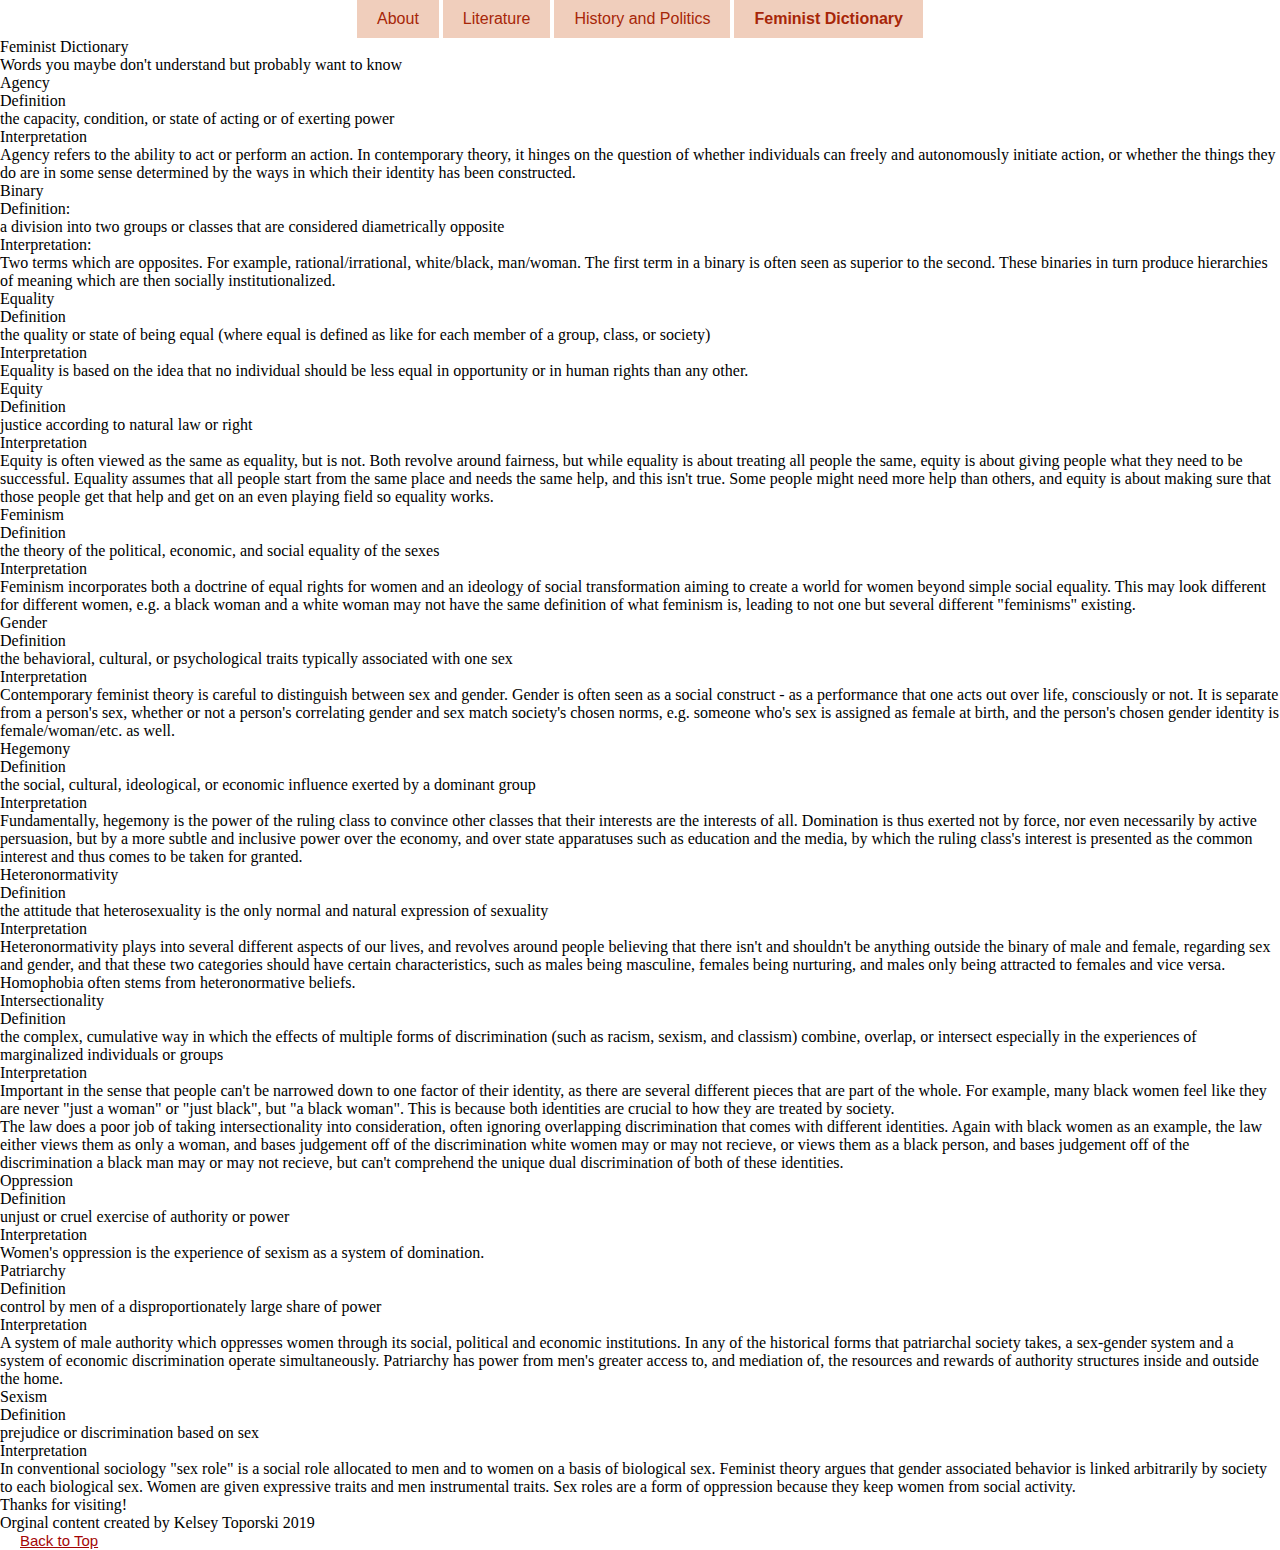
==== femdict.html @ f1829392 "Add files via upload" ====
<!DOCTYPE html>
<html lang="en">
<head>
  <meta charset="UTF-8">

  <meta name="viewport" content="width=device-width, initial-scale=1.0">

  <!-- connects to the stylesheets -->
  <link rel="stylesheet" href="css/reset.css">
  <link rel="stylesheet" href="css/style.css">
  <!-- connect to a Google font -->  
  <!-- connect to a Font Aweseom font -->
  <!-- connect to a favicon -->
  <link rel="icon" href="images/Yellow.png">

  <title>Women's Web - Dictionary</title>
</head>

<body>
  <header>
    <nav>
        <ul>
          <li><a href="index.html">About</a></li>
          <li><a href="literature.html">Literature</a></li>
          <li><a href="history.html">History and Politics</a></li>
          <li><a class="active" href="femdict.html">Feminist Dictionary</a></li>
        </ul>
    </nav>
      <!-- definitions from meriam webster -->
      <!-- interpretations from
            The Dictionary of Feminist Theory - Maggie Humm,
            Key Concepts In Post-Colonial Studies - Ashcroft, Bill, Gareth Griffiths, and Helen Tiffin,
            or myself -->
      <!-- interpretation of equity from https://everydayfeminism.com/2014/09/equality-is-not-enough/ -->

    <h1>Feminist Dictionary</h1>
    Words you maybe don't understand but probably want to know

  </header>

  <main>
  

      <!-- definitions from meriam webster -->
      <!-- interpretations from
            The Dictionary of Feminist Theory - Maggie Humm,
            Key Concepts In Post-Colonial Studies - Ashcroft, Bill, Gareth Griffiths, and Helen Tiffin,
            or myself -->
      <!-- interpretation of equity from https://everydayfeminism.com/2014/09/equality-is-not-enough/ -->

      <dl>
        <dt>Agency</dt>
        <dd>Definition
          <p>
            the capacity, condition, or state of acting or of exerting power
          </p>
        <dd>Interpretation
          <p>
            Agency refers to the ability to act or perform an action. In contemporary theory, it hinges on the question of whether individuals can freely and autonomously initiate action, or whether the things they do are in some sense determined by the ways in which their identity has been constructed.
          </p>

        
        <dt>Binary</dt>
        <dd>Definition:
          <p>
            a division into two groups or classes that are considered diametrically opposite
          </p></dd>
        <dd>Interpretation:
          <p>
            Two terms which are opposites. For example, rational/irrational, white/black, man/woman. The first term in a binary is often seen as superior to the second. These binaries in turn produce hierarchies of meaning which are then socially institutionalized.
          </p></dd>
        
          
        <dt>Equality</dt>
        <dd>Definition
          <p>
            the quality or state of being equal (where equal is defined as like for each member of a group, class, or society)
          </p></dd>
        <dd>Interpretation
          <p>
            Equality is based on the idea that no individual should be less equal in opportunity or in human rights than any other.
          </p></dd>
        
          
        <dt>Equity</dt>
        <dd>Definition
          <p>
            justice according to natural law or right
          </p></dd>
        <dd>Interpretation
          <p>
            Equity is often viewed as the same as equality, but is not. Both revolve around fairness, but while equality is about treating all people the same, equity is about giving people what they need to be successful. Equality assumes that all people start from the same place and needs the same help, and this isn't true. Some people might need more help than others, and equity is about making sure that those people get that help and get on an even playing field so equality works.
          </p></dd>
        
          
        <dt>Feminism</dt>
        <dd>Definition
          <p>
            the theory of the political, economic, and social equality of the sexes
          </p></dd>
        <dd>Interpretation
          <p>
            Feminism incorporates both a doctrine of equal rights for women and an ideology of social transformation aiming to create a world for women beyond simple social equality. This may look different for different women, e.g. a black woman and a white woman may not have the same definition of what feminism is, leading to not one but several different "feminisms" existing.
          </p></dd>
       
          
        <dt>Gender</dt>
        <dd>Definition
          <p>
            the behavioral, cultural, or psychological traits typically associated with one sex
          </p></dd>
        <dd>Interpretation
          <p>
            Contemporary feminist theory is careful to distinguish between sex and gender. Gender is often seen as a social construct - as a performance that one acts out over life, consciously or not. It is separate from a person's sex, whether or not a person's correlating gender and sex match society's chosen norms, e.g. someone who's sex is assigned as female at birth, and the person's chosen gender identity is female/woman/etc. as well.
          </p></dd>
        
          
        <dt>Hegemony</dt>
        <dd>Definition
          <p>
            the social, cultural, ideological, or economic influence exerted by a dominant group
          </p></dd>
        <dd>Interpretation
          <p>
            Fundamentally, hegemony is the power of the ruling class to convince other classes that their interests are the interests of all.  Domination is thus exerted not by force, nor even necessarily by active persuasion, but by a more subtle and inclusive power over the economy, and over state apparatuses such as education and the media, by which the ruling class's interest is presented as the common interest and thus comes to be taken for granted.
          </p></dd>
       
          
        <dt>Heteronormativity</dt>
        <dd>Definition
          <p>
            the attitude that heterosexuality is the only normal and natural expression of sexuality
          </p></dd>
        <dd>Interpretation
          <p>
            Heteronormativity plays into several different aspects of our lives, and revolves around people believing that there isn't and shouldn't be anything outside the binary of male and female, regarding sex and gender, and that these two categories should have certain characteristics, such as males being masculine, females being nurturing, and males only being attracted to females and vice versa. Homophobia often stems from heteronormative beliefs.
          </p></dd>
        
          
        <dt>Intersectionality</dt>
        <dd>Definition
          <p>
            the complex, cumulative way in which the effects of multiple forms of discrimination (such as racism, sexism, and classism) combine, overlap, or intersect especially in the experiences of marginalized individuals or groups
          </p></dd>
        <dd>Interpretation
          <p>
            Important in the sense that people can't be narrowed down to one factor of their identity, as there are several different pieces that are part of the whole. For example, many black women feel like they are never "just a woman" or "just black", but "a black woman". This is because both identities are crucial to how they are treated by society.
          </p>
          <p>
            The law does a poor job of taking intersectionality into consideration, often ignoring overlapping discrimination that comes with different identities. Again with black women as an example, the law either views them as only a woman, and bases judgement off of the discrimination white women may or may not recieve, or views them as a black person, and bases judgement off of the discrimination a black man may or may not recieve, but can't comprehend the unique dual discrimination of both of these identities.
          </p></dd>
           
          
        <dt>Oppression</dt>
        <dd>Definition
          <p>
            unjust or cruel exercise of authority or power
          </p></dd>
        <dd>Interpretation
          <p>
            Women's oppression is the experience of sexism as a system of domination.
          </p></dd>
       
          
        <dt>Patriarchy</dt>
        <dd>Definition
          <p>
            control by men of a disproportionately large share of power
          </p></dd>
        <dd>Interpretation
          <p>
            A system of male authority which oppresses women through its social, political and economic institutions. In any of the historical forms that patriarchal society takes, a sex-gender system and a system of economic discrimination operate simultaneously. Patriarchy has power from men's greater access to, and mediation of, the resources and rewards of authority structures inside and outside the home.
          </p></dd>
             
          
        <dt>Sexism</dt>
        <dd>Definition
          <p>
            prejudice or discrimination based on sex
          </p></dd>
        <dd>Interpretation
          <p>
            In conventional sociology "sex role" is a social role allocated to men and to women on a basis of biological sex. Feminist theory argues that gender associated behavior is linked arbitrarily by society to each biological sex. Women are given expressive traits and men instrumental traits. Sex roles are a form of oppression because they keep women from social activity.
          </p></dd>
      </dl>

    </main>

    <footer>
      <p class="thanks">
        Thanks for visiting! <i class="far fa-grin"></i>
      </p>
      <p>Orginal content created by Kelsey Toporski 2019</p>

      <a href="#top" class="tops">Back to Top</a>
    </footer>

</body>
</html>
---- css/style.css ----
h1.literature{
    font-family: 'Century Gothic', 'Futura', Arial, serif;
    padding: 20px;
    font-size: 400%;
    color: #EA9010;
    margin: 5px;
    text-align: center;
}

h1.history {
    font-family: 'Century Gothic', 'Futura', Arial, serif;
    padding: 20px;
    font-size: 400%;
    color: #EA9010;
    margin: 5px;
    text-align: center;
}

h1.literature::before{
    content: url('../images/Red.png');
    padding: 10px;
}

h1.literature::after{
    content: url('../images/Red.png');
    padding: 10px;
}


body.literature{
    background-color:rgb(240, 206, 188);
    color: #37423D;
    font-family: Arial, Helvetica, sans-serif;
}

body nav ul{
    text-align: center;
}

body.literature p{
    color: #37423D;
    font-family: Arial, Helvetica, sans-serif;
    padding: 10px 80px;
    font-size: 18px;
}

body nav ul li{
    display: inline-block;
    font-family: 'Century Gothic','Futura',Arial,serif;
    padding: 10px 20px;
    background-color: rgb(240, 206, 188);
    position: sticky;
    top: 0;
}

body nav ul li a{
    color: #A72608;
    text-decoration: none;
}

body nav ul li a.active {
    color: #A72608;
    font-weight: bold;
}

body nav ul li a:hover{
    color: #216996;
    border-bottom: 3px dotted #EA9010;
}


body.literature h2{
    font-family: 'Century Gothic','Futura',Arial,serif;
    padding: 15px 10px;
    font-size: 24px;
    margin: 5px;
    text-align: center;
    color: #A40606;
    font-style: italic;
}

body.literature img{
    display: block;
    margin: 10px 40px;
    border: 10px dotted #EA9010;
    width: 300px;
    float: right;
    border-radius: 50%;
    padding: 10px;
}

body.literature .terf{
    display: none;
}

body.literature ul{
    list-style: disc inside;
    list-style-image: url(../images/Blue.png);
    line-height: 1.5;
    padding: 10px 60px;
    font-size: 18px;
    font-style: italic;
    color: #216996
}

.author_sub{
    font-size: 20px;
    padding: 20px 40px 10px;
    color: #A40606;
    font-family: 'Century Gothic','Futura',Arial,serif;
}

body.literature footer p{
    font-size: 15px;
    color: #A40606;
    line-height: .5;

}

body.history{
    background-color: rgb(188, 222, 203);
    color: #37423D;
    font-family: Arial, Helvetica, sans-serif;
}


a.tops{
    font-size: 15px;
    color: #A40606;
    font-family: Arial, Helvetica, sans-serif;
    margin:20px;
}

a.tops:hover{
    margin: 20px;
    color: #216996;
    border-bottom: 3px dotted #EA9010;
    font-family: Arial, Helvetica, sans-serif;
}

.skip{
    position: absolute;
    transform: translateY(-100%);
}

.skip:focus{
    position: absolute;
    transform: translateY(0%)
}
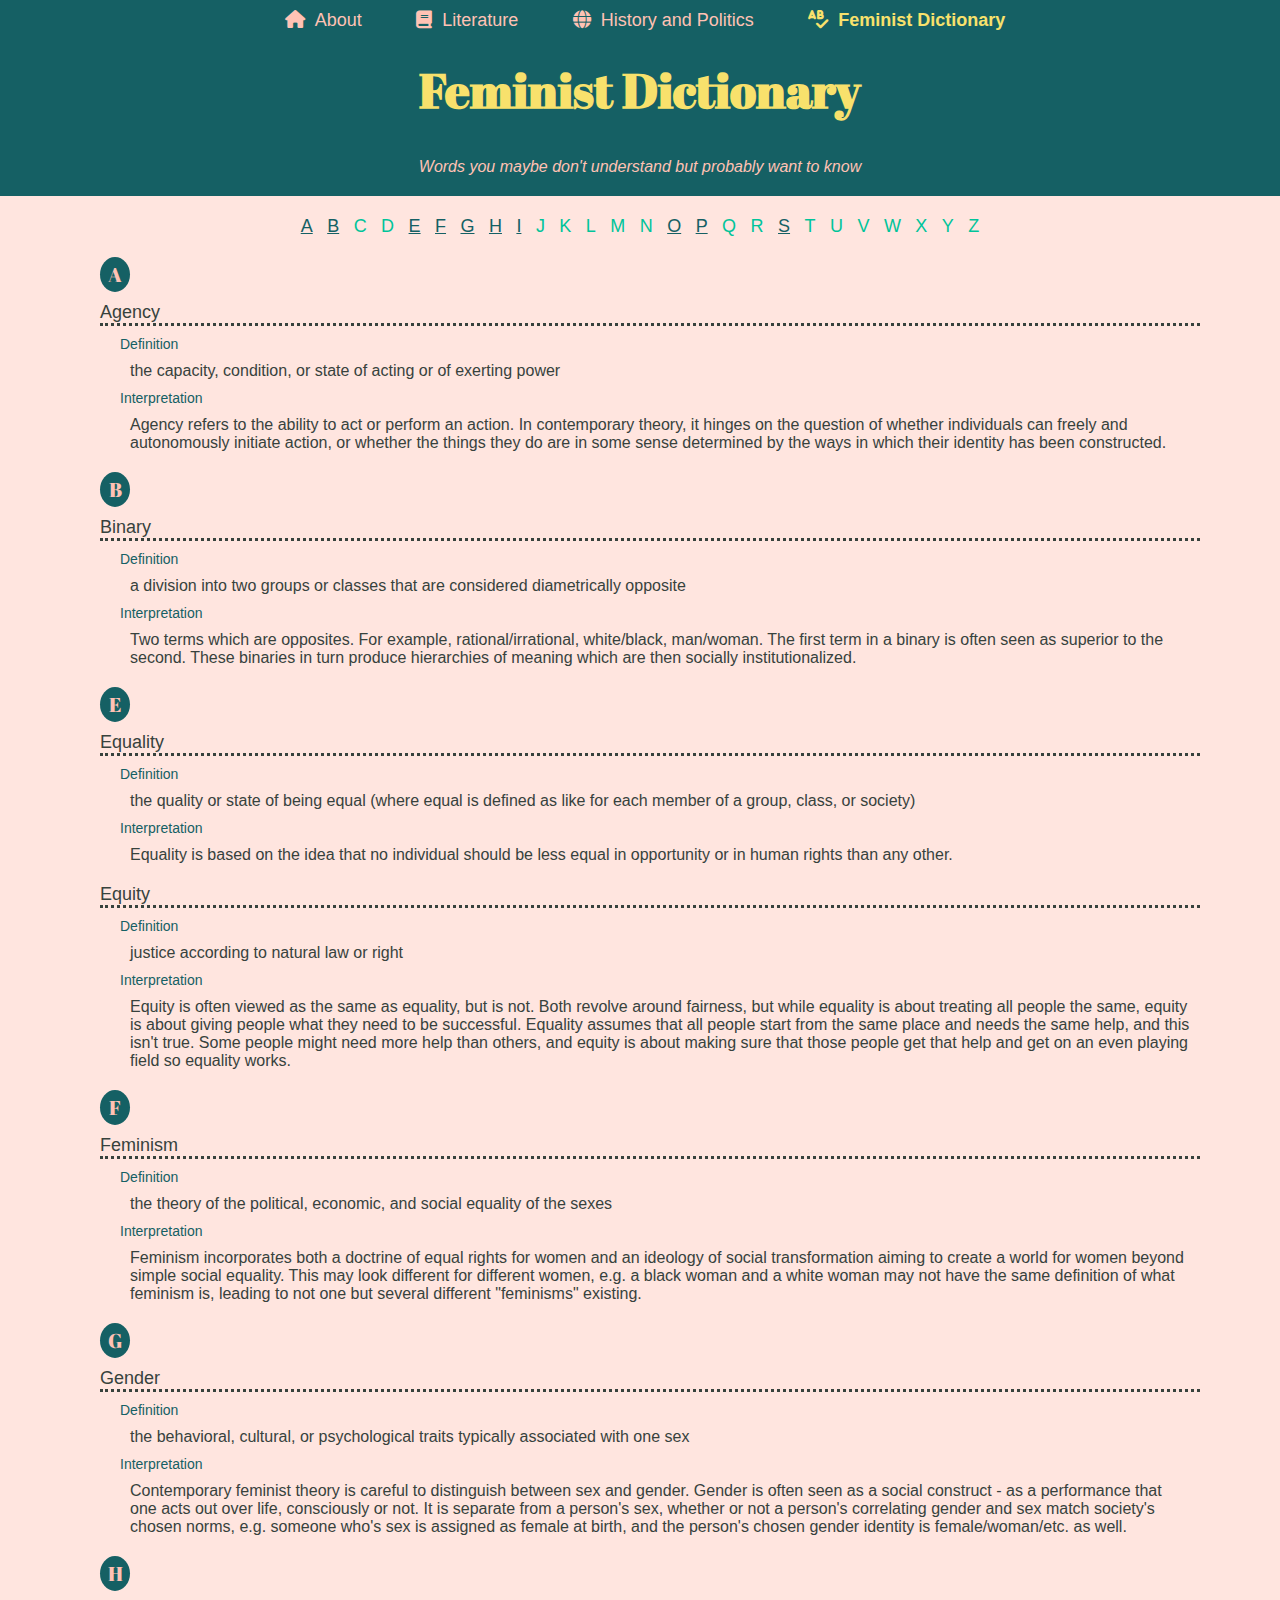
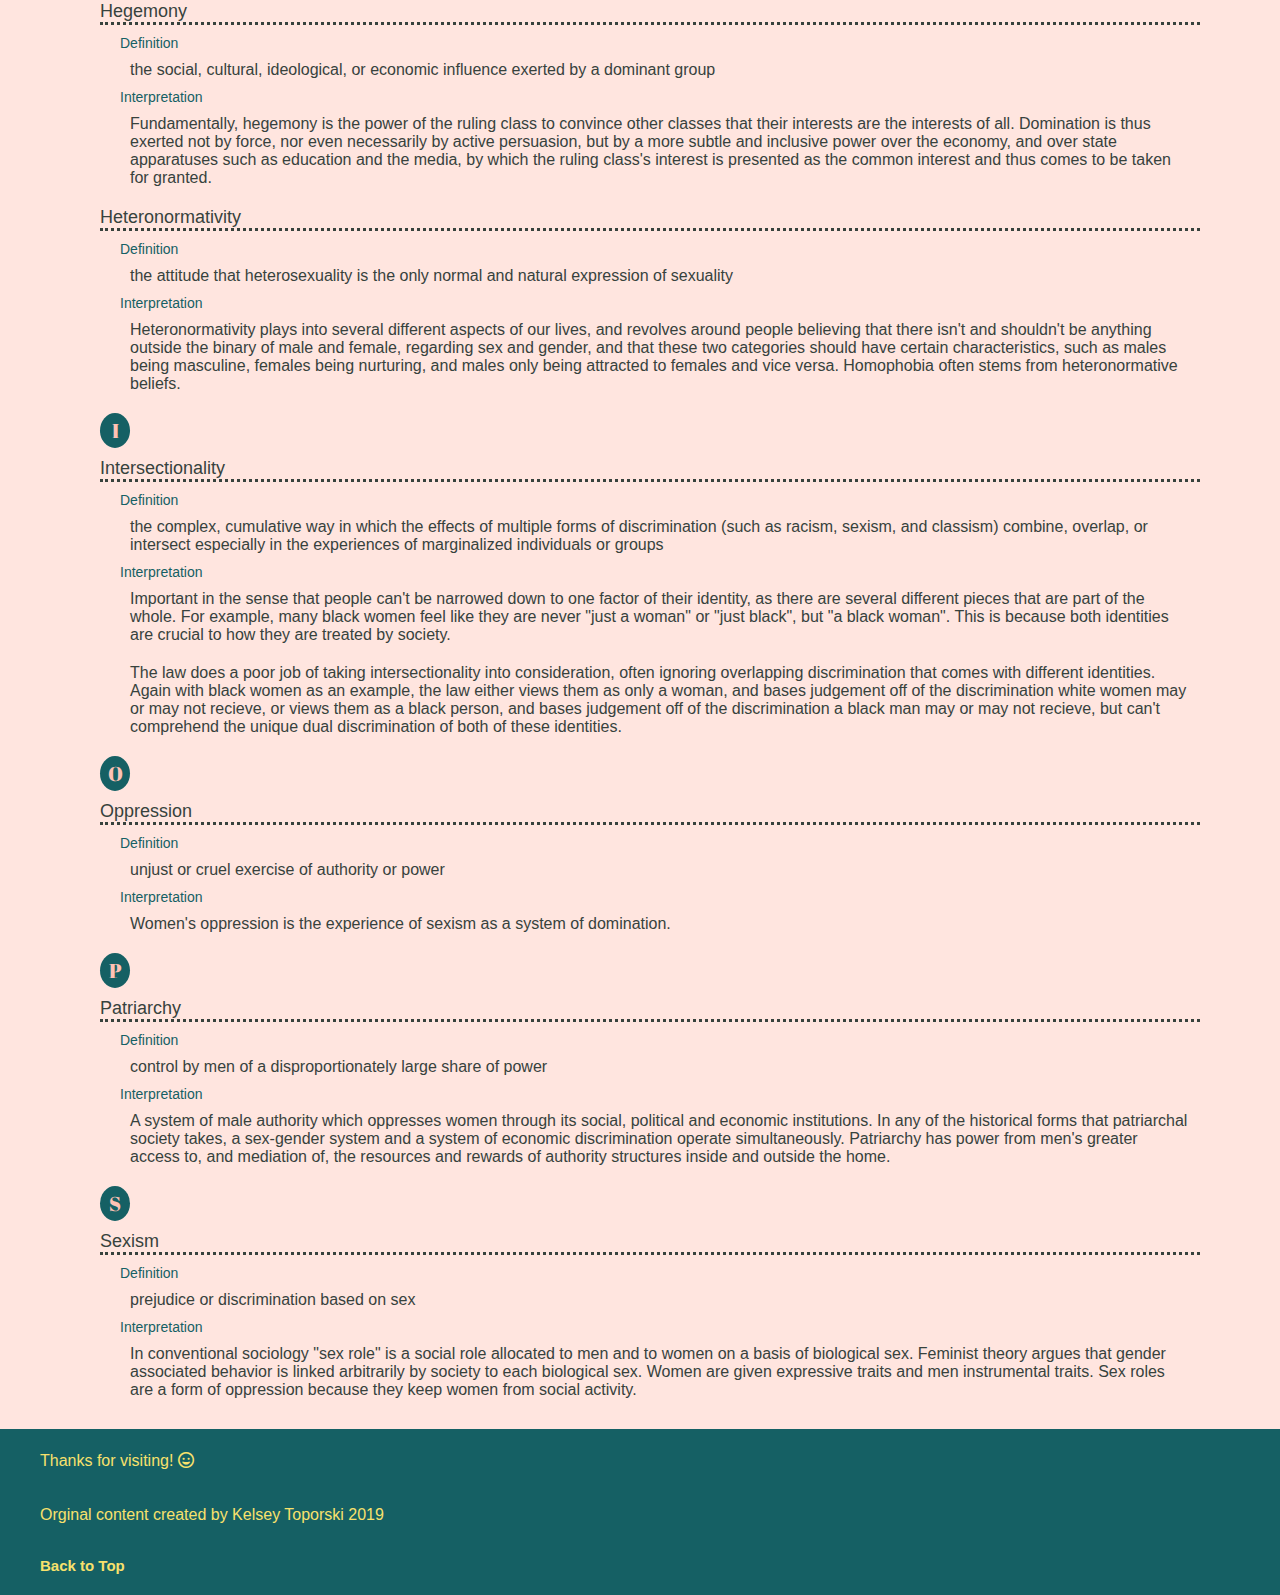
==== commit a585b999: "Add files via upload" ====
--- a/femdict.html
+++ b/femdict.html
@@ -9,21 +9,24 @@
   <link rel="stylesheet" href="css/reset.css">
   <link rel="stylesheet" href="css/style.css">
   <!-- connect to a Google font -->  
+  <link rel="stylesheet" link rel="stylesheet" type="text/css" href="//fonts.googleapis.com/css?family=Abril+Fatface">
   <!-- connect to a Font Aweseom font -->
+  <link rel="stylesheet" href="https://cdnjs.cloudflare.com/ajax/libs/font-awesome/6.2.0/css/all.css">
   <!-- connect to a favicon -->
   <link rel="icon" href="images/Yellow.png">
 
   <title>Women's Web - Dictionary</title>
 </head>
 
-<body>
+<body class="femdict" id="top">
+  <a href="#mainstuff" class="skip">Skip to Main Content</a>
   <header>
     <nav>
         <ul>
-          <li><a href="index.html">About</a></li>
-          <li><a href="literature.html">Literature</a></li>
-          <li><a href="history.html">History and Politics</a></li>
-          <li><a class="active" href="femdict.html">Feminist Dictionary</a></li>
+          <li><a class="index_page" href="index.html">About</a></li>
+          <li><a class="lit_page" href="literature.html">Literature</a></li>
+          <li><a class="hist_page" href="history.html">History and Politics</a></li>
+          <li><a class="active dict_page" href="femdict.html">Feminist Dictionary</a></li>
         </ul>
     </nav>
       <!-- definitions from meriam webster -->
@@ -34,11 +37,10 @@
       <!-- interpretation of equity from https://everydayfeminism.com/2014/09/equality-is-not-enough/ -->
 
     <h1>Feminist Dictionary</h1>
-    Words you maybe don't understand but probably want to know
-
+    <p class="subtitle">Words you maybe don't understand but probably want to know</p>
   </header>
 
-  <main>
+  <main id="mainstuff">
   
 
       <!-- definitions from meriam webster -->
@@ -47,30 +49,59 @@
             Key Concepts In Post-Colonial Studies - Ashcroft, Bill, Gareth Griffiths, and Helen Tiffin,
             or myself -->
       <!-- interpretation of equity from https://everydayfeminism.com/2014/09/equality-is-not-enough/ -->
+      <ul class="alphabet">
+        <li><a href="#A">A</a></li>
+        <li><a href="#B">B</a></li>
+        <li>C</li>
+        <li>D</li>
+        <li><a href="#E">E</a></li>
+        <li><a href="#F">F</a></li>
+        <li><a href="#G">G</a></li>
+        <li><a href="#H">H</a></li>
+        <li><a href="#I">I</a></li>
+        <li>J</li>
+        <li>K</li>
+        <li>L</li>
+        <li>M</li>
+        <li>N</li>
+        <li><a href="#O">O</a></li>
+        <li><a href="#P">P</a></li>
+        <li>Q</li>
+        <li>R</li>
+        <li><a href="#S">S</a></li>
+        <li>T</li>
+        <li>U</li>
+        <li>V</li>
+        <li>W</li>
+        <li>X</li>
+        <li>Y</li>
+        <li>Z</li>
+      </ul>
 
       <dl>
+        <dt class="letter" id="A">A</h2>
         <dt>Agency</dt>
         <dd>Definition
           <p>
             the capacity, condition, or state of acting or of exerting power
-          </p>
+          </p></dd>
         <dd>Interpretation
           <p>
             Agency refers to the ability to act or perform an action. In contemporary theory, it hinges on the question of whether individuals can freely and autonomously initiate action, or whether the things they do are in some sense determined by the ways in which their identity has been constructed.
-          </p>
-
-        
+          </p></dd>
+
+        <dt class="letter" id="B">B</h2>
         <dt>Binary</dt>
-        <dd>Definition:
+        <dd>Definition
           <p>
             a division into two groups or classes that are considered diametrically opposite
           </p></dd>
-        <dd>Interpretation:
+        <dd>Interpretation
           <p>
             Two terms which are opposites. For example, rational/irrational, white/black, man/woman. The first term in a binary is often seen as superior to the second. These binaries in turn produce hierarchies of meaning which are then socially institutionalized.
           </p></dd>
         
-          
+        <dt class="letter" id="E">E</h2>
         <dt>Equality</dt>
         <dd>Definition
           <p>
@@ -92,7 +123,7 @@
             Equity is often viewed as the same as equality, but is not. Both revolve around fairness, but while equality is about treating all people the same, equity is about giving people what they need to be successful. Equality assumes that all people start from the same place and needs the same help, and this isn't true. Some people might need more help than others, and equity is about making sure that those people get that help and get on an even playing field so equality works.
           </p></dd>
         
-          
+        <dt class="letter" id="F">F</h2>
         <dt>Feminism</dt>
         <dd>Definition
           <p>
@@ -103,7 +134,7 @@
             Feminism incorporates both a doctrine of equal rights for women and an ideology of social transformation aiming to create a world for women beyond simple social equality. This may look different for different women, e.g. a black woman and a white woman may not have the same definition of what feminism is, leading to not one but several different "feminisms" existing.
           </p></dd>
        
-          
+        <dt class="letter" id="G">G</h2>
         <dt>Gender</dt>
         <dd>Definition
           <p>
@@ -114,7 +145,7 @@
             Contemporary feminist theory is careful to distinguish between sex and gender. Gender is often seen as a social construct - as a performance that one acts out over life, consciously or not. It is separate from a person's sex, whether or not a person's correlating gender and sex match society's chosen norms, e.g. someone who's sex is assigned as female at birth, and the person's chosen gender identity is female/woman/etc. as well.
           </p></dd>
         
-          
+        <dt class="letter" id="H">H</h2>
         <dt>Hegemony</dt>
         <dd>Definition
           <p>
@@ -136,7 +167,7 @@
             Heteronormativity plays into several different aspects of our lives, and revolves around people believing that there isn't and shouldn't be anything outside the binary of male and female, regarding sex and gender, and that these two categories should have certain characteristics, such as males being masculine, females being nurturing, and males only being attracted to females and vice versa. Homophobia often stems from heteronormative beliefs.
           </p></dd>
         
-          
+        <dt class="letter" id="I">I</h2>
         <dt>Intersectionality</dt>
         <dd>Definition
           <p>
@@ -150,7 +181,7 @@
             The law does a poor job of taking intersectionality into consideration, often ignoring overlapping discrimination that comes with different identities. Again with black women as an example, the law either views them as only a woman, and bases judgement off of the discrimination white women may or may not recieve, or views them as a black person, and bases judgement off of the discrimination a black man may or may not recieve, but can't comprehend the unique dual discrimination of both of these identities.
           </p></dd>
            
-          
+        <dt class="letter" id="O">O</h2>
         <dt>Oppression</dt>
         <dd>Definition
           <p>
@@ -161,7 +192,7 @@
             Women's oppression is the experience of sexism as a system of domination.
           </p></dd>
        
-          
+        <dt class="letter" id="P">P</h2>
         <dt>Patriarchy</dt>
         <dd>Definition
           <p>
@@ -172,7 +203,7 @@
             A system of male authority which oppresses women through its social, political and economic institutions. In any of the historical forms that patriarchal society takes, a sex-gender system and a system of economic discrimination operate simultaneously. Patriarchy has power from men's greater access to, and mediation of, the resources and rewards of authority structures inside and outside the home.
           </p></dd>
              
-          
+        <dt class="letter" id="S">S</h2>
         <dt>Sexism</dt>
         <dd>Definition
           <p>
@@ -190,7 +221,7 @@
       <p class="thanks">
         Thanks for visiting! <i class="far fa-grin"></i>
       </p>
-      <p>Orginal content created by Kelsey Toporski 2019</p>
+      <p class="thanks">Orginal content created by Kelsey Toporski 2019</p>
 
       <a href="#top" class="tops">Back to Top</a>
     </footer>
--- a/css/style.css
+++ b/css/style.css
@@ -1,149 +1,731 @@
-h1.literature{
-    font-family: 'Century Gothic', 'Futura', Arial, serif;
+/* header */
+
+h1 {
+    font-family: 'Abril Fatface', Georgia, Arial, serif;
+    font-weight: bold;
+    padding: 16px;
+    font-size: 300%;
+    color: #F8E16C;
+    text-align: center;
+    position: sticky;
+    z-index: 1;
+    top: 0;
+    background-color: #156064;
+    animation-name:title;
+    animation-duration: 5s;
+}
+
+.lit_page::before{
+    content: '\f02d';
+    font: var(--fa-font-solid);
+    padding: 10px;
+}
+
+.hist_page::before{
+    content: '\f0ac';
+    font: var(--fa-font-solid);
+    padding: 10px;
+}
+
+.dict_page::before{
+    content: '\f891';
+    font: var(--fa-font-solid);
+    padding: 10px;
+}
+
+.index_page::before {
+    content: '\f015';
+    font: var(--fa-font-solid);
+    padding: 10px;
+}
+
+/* h1::before {
+    content: '\f445';
+    font: var(--fa-font-solid);
     padding: 20px;
-    font-size: 400%;
-    color: #EA9010;
-    margin: 5px;
-    text-align: center;
-}
-
-h1.history {
-    font-family: 'Century Gothic', 'Futura', Arial, serif;
+    font-size: 90%;
+}
+
+h1::after {
+    content: '\f445';
+    font: var(--fa-font-solid);
     padding: 20px;
-    font-size: 400%;
-    color: #EA9010;
-    margin: 5px;
-    text-align: center;
-}
-
-h1.literature::before{
-    content: url('../images/Red.png');
-    padding: 10px;
-}
-
-h1.literature::after{
-    content: url('../images/Red.png');
-    padding: 10px;
-}
-
-
-body.literature{
-    background-color:rgb(240, 206, 188);
+    font-size: 90%;
+} */
+
+/* body */
+
+.skip {
+    position: absolute;
+    transform: translateY(-100%);
+    z-index: 1;
+}
+
+.skip:focus {
+    position: absolute;
+    transform: translateY(0%)
+}
+
+body {
+    background-color: #FFC2B4;
     color: #37423D;
     font-family: Arial, Helvetica, sans-serif;
 }
 
-body nav ul{
-    text-align: center;
-}
-
-body.literature p{
+/* nav */
+
+nav {
+    background-color: #156064;
+    position: sticky;
+    top: 0;
+    z-index: 0;
+}
+
+body nav ul {
+    text-align: center;
+}
+
+body nav ul li {
+    display: inline-block;
+    font-family: 'Century Gothic', 'Futura', Arial, serif;
+    padding: 10px 20px;
+    font-style: normal;
+    font-size: 18px;
+}
+
+body nav ul li a {
+    color: #FFC2B4;
+    text-decoration: none;
+}
+
+body nav ul li a.active {
+    color: #F8E16C;
+    font-weight: bold;
+}
+
+body nav ul li a:hover {
+    color: #F8E16C;
+    padding: 5px 0px;
+    border-bottom: 3px dotted #F8E16C;
+    font-family: 'Century Gothic', 'Futura', Arial, serif;
+}
+
+
+/* index */
+
+.index_container {
+    display: flex;
+    flex-direction: column;
+    background-color: #ffe5df;
+}
+
+.synopsis {
+    margin: 0px 20px 30px;
+    line-height: 1.5;
+    text-align: center;
+}
+
+div.disclaimer {
+    background-color: #FFC2B4;
+    padding: 40px;
+}
+
+div.disclaimer p {
+    color: #156064;
+    line-height: 1.5;
+}
+
+.pages{
+    display: flex;
+    flex-direction: row;
+    justify-content: space-between;
+    align-items: flex-start;
+    margin: 0px 40px 30px;
+}
+
+p a {
+    color: #156064;
+    font-weight: bold;
+    text-decoration: none;
+}
+
+.page{
+    border-radius: 50px;
+    margin: 20px auto;
+    width: 25vw;
+    background-color: #F8E16C;
+    border-radius: 50px;
+    box-shadow: 10px 10px #156064;
+}
+
+h2{
+    font-family: 'Abril Fatface', Georgia, Arial, serif;
+    color: #156064;
+    font-size: 20px;
+    margin-top: 20px;
+    text-decoration: none;
+    padding: 10px;
+    text-align: center;
+}
+
+.main_img {
+    grid-area: 1/1/2/4;
+    /* border-image: url(../images/Blue.png) 40 fill / 15px / 10px stretch; */
+    border: 8px dotted #156064;
+    padding: 15px;
+    border-radius: 200px;
+    width: 90vw;
+    margin: 40px auto 0px;
+    z-index: 2;
+    opacity: 100%;
+}
+
+#reveal{
+    font-size: 200%;
+    position: relative;
+    top: -170px;
+    margin: 0px auto;
+    z-index: 1;
+    text-align: center;
+}
+
+.main_img:hover{
+    animation-name: hidden_message;
+    animation-duration: 3s; 
+    animation-delay: .1s;
+    animation-fill-mode: forwards;
+}
+
+.page p{
+    margin: 10px 40px 30px;
+    text-align: center;
+}
+
+
+/* literature-history */
+
+div:nth-child(even) h3 {
+    font-size: 18px;
+    padding: 20px 40px 10px;
+    color: #156064;
+    font-family: 'Century Gothic', 'Futura', Arial, serif;
+    grid-column: 2/3;
+}
+
+div:nth-child(odd) h3 {
+    font-size: 18px;
+    padding: 20px 40px 10px;
+    color: #156064;
+    font-family: 'Century Gothic', 'Futura', Arial, serif;
+    grid-column: 1/2;
+}
+
+div.lit-hist:nth-child(even) p {
     color: #37423D;
     font-family: Arial, Helvetica, sans-serif;
     padding: 10px 80px;
     font-size: 18px;
-}
-
-body nav ul li{
-    display: inline-block;
-    font-family: 'Century Gothic','Futura',Arial,serif;
-    padding: 10px 20px;
-    background-color: rgb(240, 206, 188);
-    position: sticky;
-    top: 0;
-}
-
-body nav ul li a{
-    color: #A72608;
-    text-decoration: none;
-}
-
-body nav ul li a.active {
-    color: #A72608;
-    font-weight: bold;
-}
-
-body nav ul li a:hover{
-    color: #216996;
-    border-bottom: 3px dotted #EA9010;
-}
-
-
-body.literature h2{
-    font-family: 'Century Gothic','Futura',Arial,serif;
-    padding: 15px 10px;
+    grid-column: 2/3;
+}
+
+div.lit-hist:nth-child(odd) p {
+    color: #37423D;
+    font-family: Arial, Helvetica, sans-serif;
+    padding: 10px 80px;
+    font-size: 18px;
+    grid-column: 1/2;
+}
+
+div.lit-hist:nth-child(even) h2 {
+    font-family: 'Abril Fatface',Georgia,Arial,serif;
+    padding: 15px 40px;
     font-size: 24px;
     margin: 5px;
-    text-align: center;
-    color: #A40606;
+    color: #156064;
     font-style: italic;
-}
-
-body.literature img{
-    display: block;
-    margin: 10px 40px;
-    border: 10px dotted #EA9010;
-    width: 300px;
-    float: right;
+    grid-column: 2/3;
+    background-color: #F8E16C;
+    border-radius: 50px;
+    text-align: center;
+}
+
+div.lit-hist:nth-child(odd) h2 {
+    font-family: 'Abril Fatface',Georgia,Arial,serif;
+    padding: 15px 40px;
+    font-size: 24px;
+    margin: 5px;
+    color: #156064;
+    font-style: italic;
+    grid-column: 1/2;
+    background-color: #F8E16C;
+    border-radius: 50px;
+    text-align: center;
+}
+
+div:nth-child(even) img {
+    border: 8px dotted #156064;
+    width: 80%;
     border-radius: 50%;
     padding: 10px;
-}
-
-body.literature .terf{
+    margin: 20px;
+    grid-column: 1/2;
+    grid-row: 1 / span 6;
+    justify-self: center;
+}
+
+div:nth-child(odd) img {
+    border: 8px dotted #156064;
+    width: 80%;
+    border-radius: 50%;
+    padding: 10px;
+    margin: 20px;
+    grid-column: -2/-1;
+    grid-row: 1 / span 6;
+    justify-self: center;
+}
+
+body .terf,.racist {
     display: none;
 }
 
-body.literature ul{
-    list-style: disc inside;
-    list-style-image: url(../images/Blue.png);
+div:nth-child(even) .works {
+    list-style: disc outside;
     line-height: 1.5;
     padding: 10px 60px;
     font-size: 18px;
+    font-family: Arial, serif;
     font-style: italic;
-    color: #216996
-}
-
-.author_sub{
+    color: #156064;
+    grid-column: 2/3;
+}
+
+div:nth-child(odd) .works {
+    list-style: disc outside;
+    line-height: 1.5;
+    padding: 10px 60px;
+    font-size: 18px;
+    font-family: Arial, serif;
+    font-style: italic;
+    color: #156064;
+    grid-column: 1/2;
+}
+
+div.lit-hist {
+    display: grid;
+    grid-template-columns: 1fr 1fr;
+    margin: 50px;
+    padding: 40px;
+    background-color: #ffe5df;
+    border-radius: 50px;
+}
+
+.lit-hist img {
+    display: flex;
+    flex-direction: column;
+    align-content: stretch;
+}
+
+div:nth-child(odd) .links{
+    grid-column: 1/2;
+    font-size: 200%;
+    display: flex;
+    flex-direction: row;
+    margin-left: 40px;
+    margin-bottom: 20px;
+}
+
+div:nth-child(even) .links{
+    grid-column: 2/3;
+    font-size: 200%;
+    display: flex;
+    flex-direction: row;
+    margin-left: 40px;
+    margin-bottom: 20px;
+}
+
+div.links i{
+    color: #156064;
+    margin-top: 20px;
+    padding: 10px;
+}
+
+div.links i:hover {
+    color: #00C49A;
+}
+
+/* div.lit-hist:nth-child(2n) a{
+    grid-column: 2/3;
+    margin: 10px 40px;
+    font-size: 200%;
+    color: #156064;
+}
+
+div.lit-hist:nth-child(2n+1) a {
+    grid-column: 1/2;
+    margin: 10px 40px;
+    font-size: 200%;
+    color: #156064;
+}
+
+div.lit-hist:nth-child(2n) a:hover {
+    grid-column: 2/3;
+    margin: 10px 40px;
+    font-size: 200%;
+    color: #00C49A;
+}
+
+div.lit-hist:nth-child(2n+1) a:hover {
+    grid-column: 1/2;
+    margin: 10px 40px;
+    font-size: 200%;
+    color: #00C49A;
+} */
+
+
+/* femdict */
+
+p.subtitle {
+    display: flex;
+    flex-wrap: wrap;
+    padding: 20px;
+    margin: 0px auto;
+    text-align: center;
+    font-style: italic;
+    color: #FFC2B4;
+    font-family: 'Century Gothic', 'Futura', Arial, serif;
+    position: static;
+    justify-content: center;
+    background-color: #156064;
+}
+
+.alphabet {
+    text-align: center;
+    margin: 20px;
+}
+
+.alphabet li {
+    display: inline;
+    list-style: none;
+    font-family: 'Century Gothic', 'Futura', Arial, serif;
+    font-size: 18px;
+    padding: 5px;
+    overflow: none;
+    color: #00C49A;
+}
+
+.alphabet a:hover {
+    font-weight: bold;
+}
+
+.alphabet a {
+    color: #156064;
+}
+
+dl {
+    margin: 20px 80px;
+}
+
+dl .letter {
+    font-family: 'Abril Fatface', Georgia, Arial, serif;
+    background-color: #156064;
+    text-align: center;
+    border-radius: 50%;
+    width: 30px;
+    padding: 4px 8px;
+    color: #FFC2B4;
     font-size: 20px;
+    border: none;
+}
+
+dt {
+    font-family: 'Century Gothic', 'Futura', Arial, serif;
+    font-size: 18px;
+    margin: 10px 0px 10px 20px;
+    border-bottom: 3px dotted #37423D;
+
+}
+
+dd {
+    font-family: 'Century Gothic', 'Futura', Arial, serif;
+    font-size: 14px;
+    margin-left: 40px;
+    color: #156064;
+}
+
+dd p {
+    font-family: Arial, serif;
+    font-size: 16px;
+    padding: 10px;
+    color: #37423D;
+}
+
+.femdict {
+    background-color: #ffe5df;
+}
+
+/* footer */
+
+footer{
+    background-color: #156064;
+    padding: 20px;
+}
+
+footer p.thanks{
+    color: #F8E16C;
+    line-height: 1.5;
+    margin-left: 20px;
+    margin-bottom: 30px;
+    font-family: 'Century Gothic', 'Futura', Arial, serif;
+}
+
+a.tops{
+    font-family: 'Century Gothic', 'Futura', Arial, serif;
+    font-size: 15px;
+    color: #F8E16C;
+    text-decoration: none;
+    font-weight: bold;
+    margin: 20px;
+}
+
+a.tops:hover{
+    margin: 20px;
+    border-bottom: 3px dotted #ffe5df;
+    font-family: 'Century Gothic', 'Futura', Arial, serif;
+    text-decoration: none;
+    font-weight: bold;
+}
+
+
+/* .container{
+    display: grid;
+    grid-template-columns: 1fr 1fr;
+    align-content: center;
+} */
+
+@media screen and (max-width: 700px) {
+
+body nav ul li{
+    display: flex;
+    flex-direction: column;
+}
+
+body nav ul li a:hover {
+    color: #F8E16C;
+    font-family: 'Century Gothic', 'Futura', Arial, serif;
+    text-decoration: 3px underline dotted;
+    border: none;
+    text-underline-offset: 5px;
+}
+
+#reveal{
+    display: none;
+}
+
+div h3 {
+    font-size: 18px;
     padding: 20px 40px 10px;
-    color: #A40606;
-    font-family: 'Century Gothic','Futura',Arial,serif;
-}
-
-body.literature footer p{
-    font-size: 15px;
-    color: #A40606;
-    line-height: .5;
-
-}
-
-body.history{
-    background-color: rgb(188, 222, 203);
+    color: #156064;
+    font-family: 'Century Gothic', 'Futura', Arial, serif;
+}
+
+div h2 {
+    font-family: 'Abril Fatface', Georgia, Arial, serif;
+    padding: 15px 40px;
+    font-size: 24px;
+    margin: 5px;
+    text-align: left;
+    color: #156064;
+    font-style: italic;
+    grid-column: 2/3;
+    background-color: #F8E16C;
+    border-radius: 50px;
+    text-align: center;
+}
+
+/* div img {
+    border: 8px solid #156064;
+    width: 80%;
+    border-radius: 50%;
+    padding: 10px;
+    margin: 20px;
+} */
+
+.works {
+    list-style: disc inside;
+    line-height: 1.5;
+    padding: 10px 60px;
+    font-size: 18px;
+    font-family: Arial, serif;
+    font-style: italic;
+    color: #156064;
+}
+
+div.lit-hist {
+    display: flex;
+    flex-direction: column;
+    justify-content: space-evenly;
+    margin: 20px;
+    padding: 10px 10px;
+    background-color: #ffe5df;
+    border-radius: 50px;
+}
+
+div p {
     color: #37423D;
     font-family: Arial, Helvetica, sans-serif;
-}
-
-
-a.tops{
-    font-size: 15px;
-    color: #A40606;
-    font-family: Arial, Helvetica, sans-serif;
-    margin:20px;
-}
-
-a.tops:hover{
-    margin: 20px;
-    color: #216996;
-    border-bottom: 3px dotted #EA9010;
-    font-family: Arial, Helvetica, sans-serif;
-}
-
-.skip{
-    position: absolute;
-    transform: translateY(-100%);
-}
-
-.skip:focus{
-    position: absolute;
-    transform: translateY(0%)
-}
+    font-size: 18px;
+}
+
+div.lit-hist:nth-child(odd) p{
+    padding: 10px 20px;
+    margin: 0px;
+}
+
+div.lit-hist:nth-child(even) p {
+    padding: 10px 20px;
+    margin: 0px;
+}
+
+div ul{
+    margin-bottom: 20px;
+}
+
+div.lit-hist img {
+    display: flex;
+    flex-direction: column;
+    align-self: center;
+    border: 3px solid #156064;
+}
+
+.main_img{
+    display: none;
+}
+
+.index_container{
+    background-image: url(../images/women_march_pano.jpg);
+    background-size: cover;
+}
+
+.synopsis{
+    z-index: 1;
+    background-color: #FFC2B4;
+    border-radius: 50px;
+    padding: 20px;
+    width: 80vw;
+    margin-top: 40px;
+    align-self: center;
+}
+
+dl {
+    margin: 20px;
+}
+
+dt {
+    margin: 10px 20px 10px 20px;
+}
+
+.femdict h1{
+    padding-bottom: 20px;
+}
+
+div.page{
+    display: flex;
+    flex-wrap: wrap;
+    flex-direction: column;
+
+}
+
+.pages {
+    display: flex;
+    flex-direction: column;
+    flex-wrap: wrap;
+    margin: 20px auto;
+    z-index: 2;
+}
+
+.page {
+    border-radius: 50px;
+    margin: 20px;
+    align-self: center;
+    width: 80vw;
+    box-shadow: none;
+}
+
+
+.page h2{
+    font-family: 'Abril Fatface', Georgia, Arial, serif;
+    color: #156064;
+    font-size: 20px;
+    margin-top: 20px;
+    text-decoration: none;
+    padding: 10px;
+    align-self: center;
+    text-align: center;
+}
+
+.page p {
+    margin: 10px 40px 30px;
+    text-align: center;
+}
+
+.disclaimer{
+    z-index: 3;
+}
+
+dl .letter {
+    width: 50px;
+    font-size: 40px;
+}
+
+dt {
+    font-family: 'Century Gothic', 'Futura', Arial, serif;
+    font-size: 24px;
+    margin: 10px 0px 10px 20px;
+    padding-bottom: 10px;
+    border-bottom: 3px dotted #37423D;
+
+}
+
+dd {
+    font-family: 'Century Gothic', 'Futura', Arial, serif;
+    font-size: 20px;
+    margin-left: 40px;
+    color: #156064;
+}
+
+dd p {
+    font-family: Arial, serif;
+    font-size: 18px;
+    padding: 10px;
+    color: #37423D;
+}
+
+.alphabet li {
+    font-size: 18px;
+}
+
+}
+
+@keyframes title{
+    from {color:#FFC2B4;
+        font-size: 400%;}
+    to {color:#F8E16C;
+        font-size: 300%;}
+}
+
+@keyframes hidden_message{
+    from {z-index:2;
+    opacity: 100%;}
+    to {z-index: 0;
+    opacity: 30%;}
+}
+
+
+@media screen and (prefers-reduced-motion: reduce) {
+    .main_img:hover,h1{
+    animation-name: initial;
+    }
+}
+
+
+
